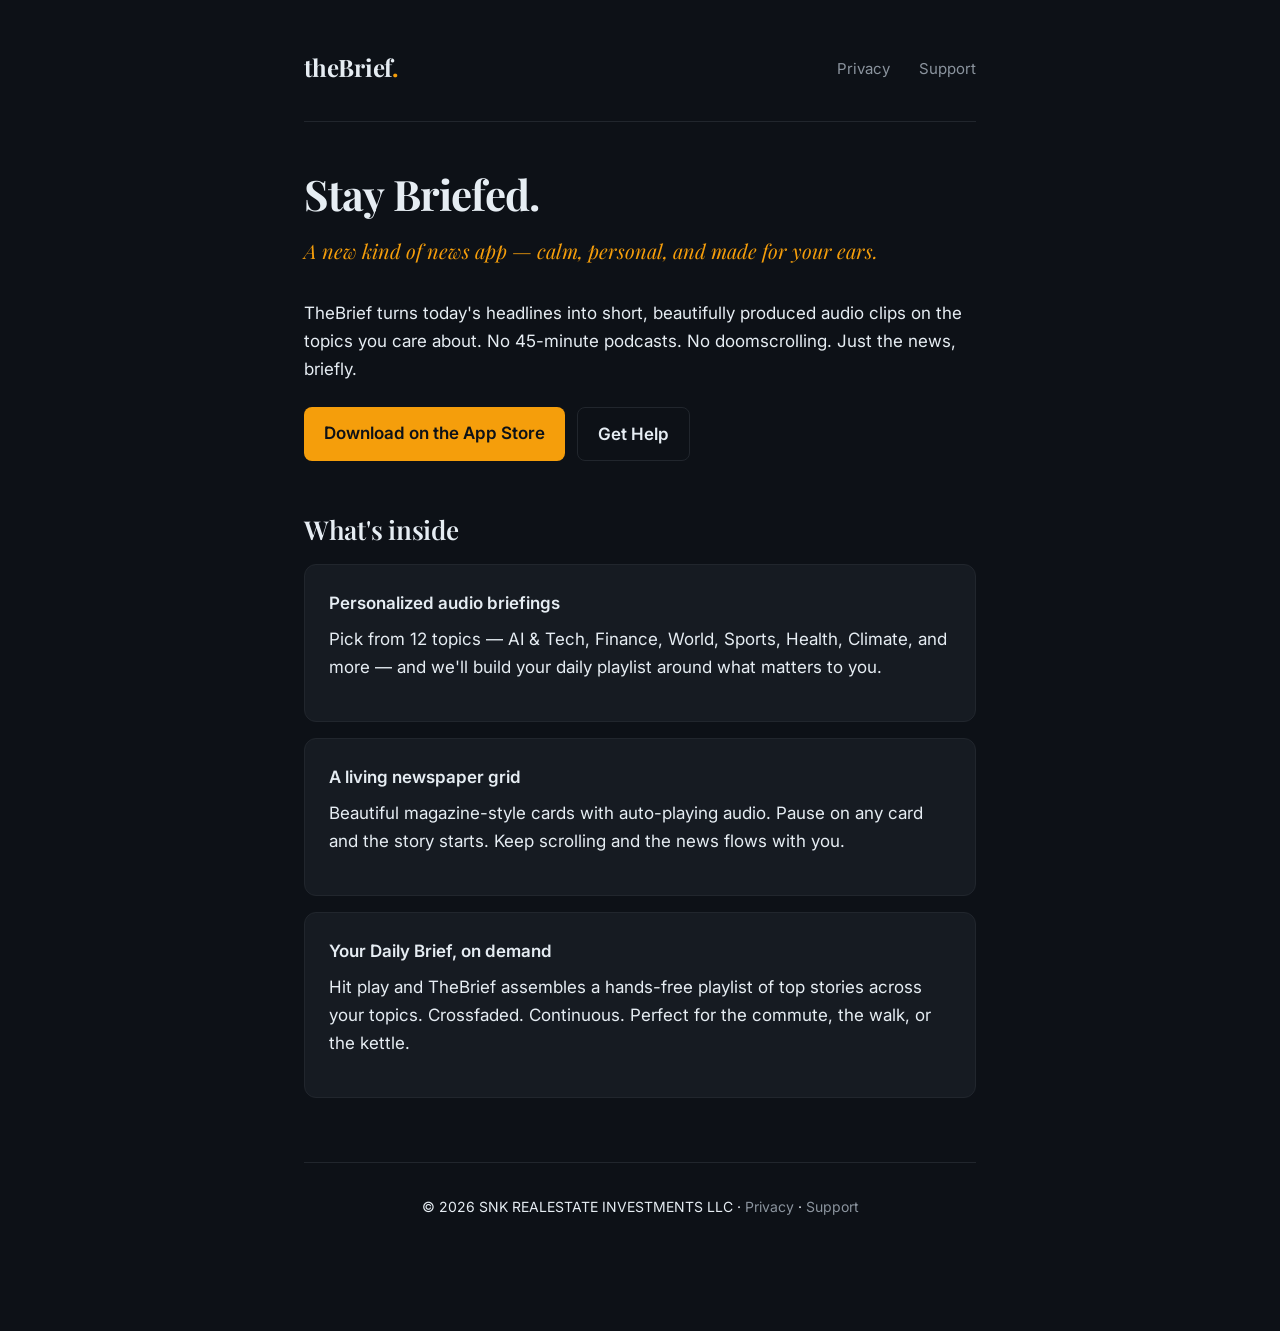
==== index.html @ 192f6f89 "Initial site: privacy policy, support page, landing" ====
<!DOCTYPE html>
<html lang="en">
<head>
  <meta charset="UTF-8">
  <meta name="viewport" content="width=device-width, initial-scale=1.0">
  <title>TheBrief — Stay Briefed</title>
  <meta name="description" content="TheBrief delivers personalized AI-generated audio news clips. Stay informed without burning out.">
  <link rel="stylesheet" href="style.css">
</head>
<body>
  <div class="wrap">
    <header>
      <a href="index.html" class="brand">theBrief<span class="dot">.</span></a>
      <nav>
        <a href="privacy.html">Privacy</a>
        <a href="support.html">Support</a>
      </nav>
    </header>

    <h1>Stay Briefed.</h1>
    <p class="tagline">A new kind of news app — calm, personal, and made for your ears.</p>

    <p>TheBrief turns today's headlines into short, beautifully produced audio clips on the topics you care about. No 45-minute podcasts. No doomscrolling. Just the news, briefly.</p>

    <div class="button-row">
      <a href="#" class="button">Download on the App Store</a>
      <a href="support.html" class="button secondary">Get Help</a>
    </div>

    <h2>What's inside</h2>
    <div class="card">
      <h3>Personalized audio briefings</h3>
      <p>Pick from 12 topics — AI &amp; Tech, Finance, World, Sports, Health, Climate, and more — and we'll build your daily playlist around what matters to you.</p>
    </div>
    <div class="card">
      <h3>A living newspaper grid</h3>
      <p>Beautiful magazine-style cards with auto-playing audio. Pause on any card and the story starts. Keep scrolling and the news flows with you.</p>
    </div>
    <div class="card">
      <h3>Your Daily Brief, on demand</h3>
      <p>Hit play and TheBrief assembles a hands-free playlist of top stories across your topics. Crossfaded. Continuous. Perfect for the commute, the walk, or the kettle.</p>
    </div>

    <footer>
      <p>© 2026 SNK REALESTATE INVESTMENTS LLC · <a href="privacy.html">Privacy</a> · <a href="support.html">Support</a></p>
    </footer>
  </div>
</body>
</html>
---- style.css ----
/* TheBrief — Marketing & Legal Site Styles
   Matches the in-app design language: dark mode first, Playfair for display,
   Inter for body, amber accent. */

@import url('https://fonts.googleapis.com/css2?family=Playfair+Display:wght@400;600;700&family=Inter:wght@400;500;600&display=swap');

:root {
  --bg: #0D1117;
  --card: #161B22;
  --border: #21262D;
  --text: #E6EDF3;
  --text-dim: #8B949E;
  --accent: #F59E0B;
  --accent-dim: #D97706;
}

* { box-sizing: border-box; margin: 0; padding: 0; }

html { -webkit-text-size-adjust: 100%; }

body {
  background: var(--bg);
  color: var(--text);
  font-family: 'Inter', -apple-system, BlinkMacSystemFont, sans-serif;
  font-size: 17px;
  line-height: 1.65;
  min-height: 100vh;
  padding: 0;
}

.wrap {
  max-width: 720px;
  margin: 0 auto;
  padding: 48px 24px 96px;
}

header {
  display: flex;
  align-items: center;
  justify-content: space-between;
  padding-bottom: 32px;
  margin-bottom: 48px;
  border-bottom: 1px solid var(--border);
}

.brand {
  font-family: 'Playfair Display', Georgia, serif;
  font-weight: 700;
  font-size: 24px;
  color: var(--text);
  text-decoration: none;
  letter-spacing: -0.01em;
}

.brand .dot { color: var(--accent); }

nav a {
  color: var(--text-dim);
  text-decoration: none;
  margin-left: 24px;
  font-size: 15px;
  transition: color 0.15s;
}

nav a:hover, nav a.active { color: var(--accent); }

h1 {
  font-family: 'Playfair Display', Georgia, serif;
  font-size: 42px;
  font-weight: 700;
  line-height: 1.15;
  letter-spacing: -0.02em;
  margin-bottom: 16px;
  color: var(--text);
}

h2 {
  font-family: 'Playfair Display', Georgia, serif;
  font-size: 26px;
  font-weight: 600;
  margin-top: 48px;
  margin-bottom: 12px;
  color: var(--text);
  letter-spacing: -0.01em;
}

h3 {
  font-family: 'Inter', sans-serif;
  font-size: 17px;
  font-weight: 600;
  margin-top: 28px;
  margin-bottom: 8px;
  color: var(--text);
}

p, ul, ol { margin-bottom: 16px; color: var(--text); }
ul, ol { padding-left: 22px; }
li { margin-bottom: 6px; }

a { color: var(--accent); text-decoration: none; border-bottom: 1px solid transparent; transition: border-color 0.15s; }
a:hover { border-bottom-color: var(--accent); }

strong { color: var(--text); font-weight: 600; }
em { color: var(--text-dim); font-style: italic; }

.meta {
  color: var(--text-dim);
  font-size: 14px;
  margin-bottom: 32px;
}

.tagline {
  font-family: 'Playfair Display', Georgia, serif;
  font-style: italic;
  color: var(--accent);
  font-size: 20px;
  margin-bottom: 32px;
}

.card {
  background: var(--card);
  border: 1px solid var(--border);
  border-radius: 12px;
  padding: 24px;
  margin-bottom: 16px;
}

.card h3 { margin-top: 0; }

.button-row { display: flex; gap: 12px; flex-wrap: wrap; margin-top: 24px; }

.button {
  display: inline-block;
  padding: 12px 20px;
  background: var(--accent);
  color: var(--bg);
  border-radius: 8px;
  font-weight: 600;
  text-decoration: none;
  border: none;
  transition: background 0.15s;
}

.button:hover { background: var(--accent-dim); border: none; }

.button.secondary {
  background: transparent;
  color: var(--text);
  border: 1px solid var(--border);
}

.button.secondary:hover { background: var(--card); }

footer {
  margin-top: 64px;
  padding-top: 32px;
  border-top: 1px solid var(--border);
  color: var(--text-dim);
  font-size: 14px;
  text-align: center;
}

footer a { color: var(--text-dim); }

@media (max-width: 600px) {
  .wrap { padding: 32px 20px 64px; }
  h1 { font-size: 32px; }
  h2 { font-size: 22px; }
  header { flex-direction: column; align-items: flex-start; gap: 16px; }
  nav a { margin-left: 0; margin-right: 16px; }
}
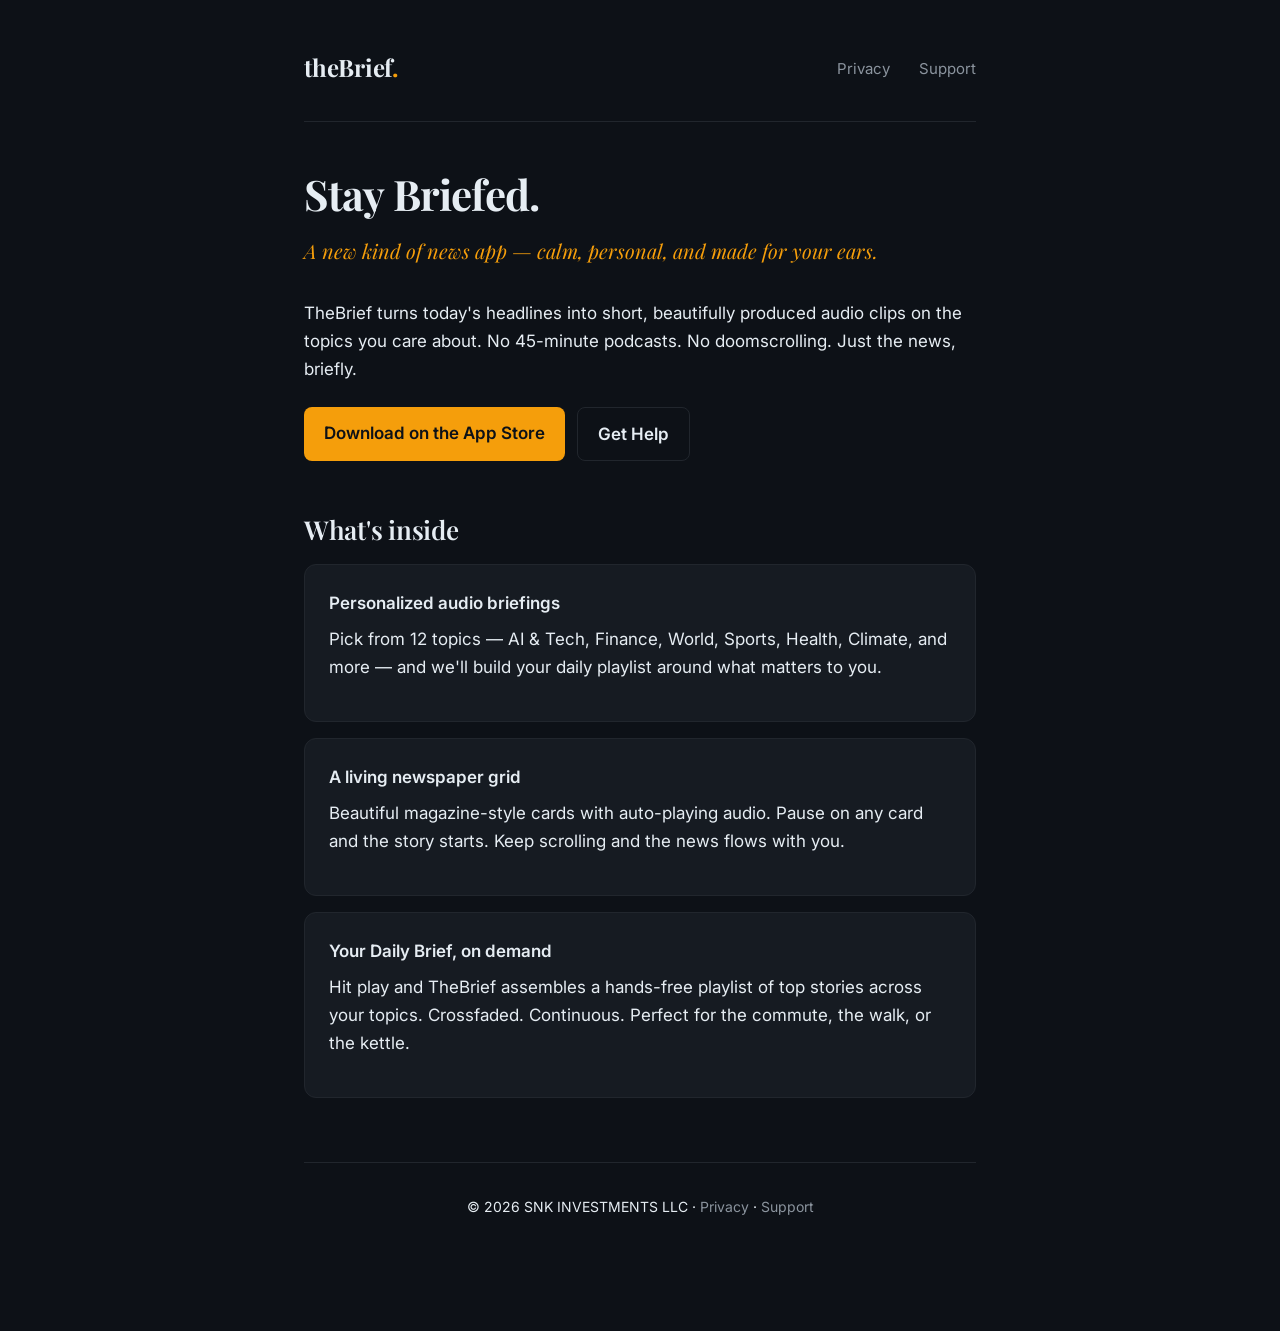
==== commit c63a46a6: "Correct LLC name to SNK INVESTMENTS LLC in landing footer" ====
--- a/index.html
+++ b/index.html
@@ -42,7 +42,7 @@
     </div>
 
     <footer>
-      <p>© 2026 SNK REALESTATE INVESTMENTS LLC · <a href="privacy.html">Privacy</a> · <a href="support.html">Support</a></p>
+      <p>© 2026 SNK INVESTMENTS LLC · <a href="privacy.html">Privacy</a> · <a href="support.html">Support</a></p>
     </footer>
   </div>
 </body>
